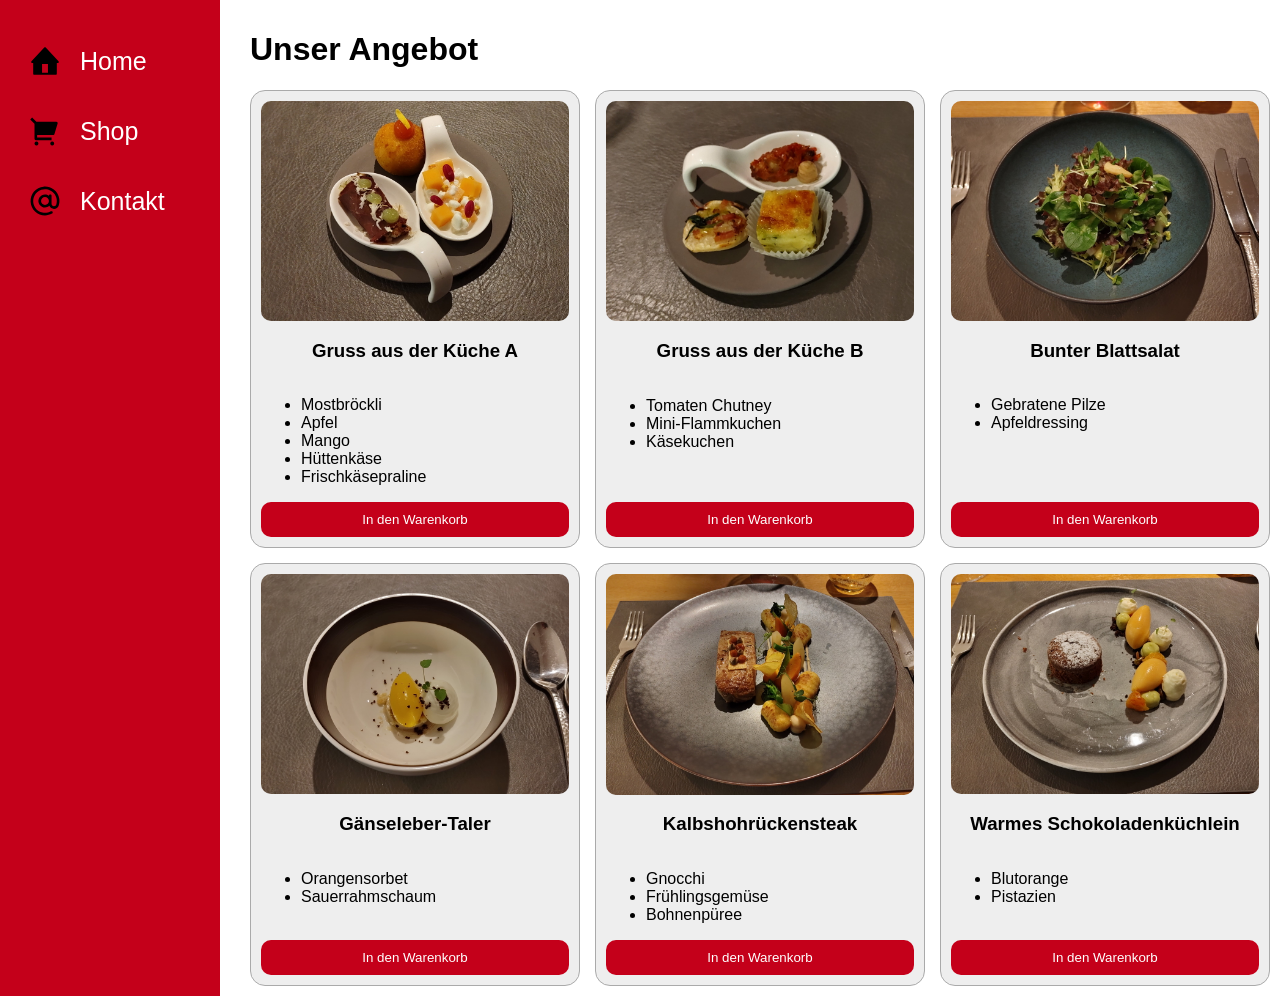
==== Übungen/09_Responsive/ShopSeite/shopSeite.html @ e68c70fb "alles" ====
<!DOCTYPE html>
<html lang="de">
 
<head>
    <link rel="stylesheet" href="shopSeite.css">
    <title>Simple WebShop</title>
</head>
 
<body>
    <div class="layout">
        <nav class="nav">
            <ul>
                <li><img src="home.svg"><span>Home</span></li>
                <li><img src="shop.svg"><span>Shop</span></li>
                <li><img src="contact.svg"><span>Kontakt</span></li>
            </ul>
        </nav>
 
        <main class="content">
            <h1>Unser Angebot</h1>
            <div class="artikel-liste">
                <div class="artikel">
                    <img src="gruss1.jpg">
                    <h3>Gruss aus der Küche A</h3>
                    <ul>
                        <li>Mostbröckli</li>
                        <li>Apfel</li>
                        <li>Mango</li>
                        <li>Hüttenkäse</li>
                        <li>Frischkäsepraline</li>
                    </ul>
                    <button>In den Warenkorb</button>
                </div>
 
                <div class="artikel">
                    <img src="gruss2.jpg">
                    <h3>Gruss aus der Küche B</h3>
                    <ul>
                        <li>Tomaten Chutney</li>
                        <li>Mini-Flammkuchen</li>
                        <li>Käsekuchen</li>
                    </ul>
                    <button>In den Warenkorb</button>
                </div>
 
                <div class="artikel">
                    <img src="salat.jpg">
                    <h3>Bunter Blattsalat</h3>
                    <ul>
                        <li>Gebratene Pilze</li>
                        <li>Apfeldressing</li>
                    </ul>
                    <button>In den Warenkorb</button>
                </div>
 
                <div class="artikel">
                    <img src="zwischen.jpg">
                    <h3>Gänseleber-Taler</h3>
                    <ul>
                        <li>Orangensorbet</li>
                        <li>Sauerrahmschaum</li>
                    </ul>
                    <button>In den Warenkorb</button>
                </div>
 
                <div class="artikel">
                    <img src="kalb.jpg">
                    <h3>Kalbshohrückensteak</h3>
                    <ul>
                        <li>Gnocchi</li>
                        <li>Frühlingsgemüse</li>
                        <li>Bohnenpüree</li>
                    </ul>
                    <button>In den Warenkorb</button>
                </div>
 
                <div class="artikel">
                    <img src="schoko.jpg">
                    <h3>Warmes Schokoladenküchlein</h3>
                    <ul>
                        <li>Blutorange</li>
                        <li>Pistazien</li>
                    </ul>
                    <button>In den Warenkorb</button>
                </div>
            </div>
        </main>
    </div>
</body>
</html>
---- Übungen/09_Responsive/ShopSeite/shopSeite.css ----
body {
    margin: 0;
    font-family: Arial, sans-serif;
}
 
.layout {
    display: grid;
    grid-template-columns: 220px 1fr;
    gap: 20px;
}
 
.nav {
    background: #c4001a;
    padding: 20px;
}
 
.nav ul {
    list-style: none;
    padding: 0;
}
 
.nav li {
    display: flex;
    align-items: center;
    margin-bottom: 20px;
    color: white;
}
 
.nav img {
    width: 50px;
    margin-right: 10px;
}
 
.nav span {
    font-size: 25px;
}
 
.content {
    padding: 10px;
}
 
.artikel-liste {
    display: grid;
    grid-template-columns: repeat(3, 1fr);
    gap: 15px;
}
 
.artikel {
    background: #eee;
    padding: 10px;
    border-radius: 15px;
    border: 1px solid #aaa;
 
    display: flex;
    flex-direction: column;
}
 
.artikel img {
    width: 100%;
    border-radius: 10px;
}
 
.artikel h3 {
    text-align: center;
}
 
.artikel button {
    width: 100%;
    padding: 10px;
    background: #c4001a;
    color: white;
    border: none;
    border-radius: 10px;
    margin-top: auto;
}
 
@media (max-width: 900px) {
    .artikel-liste {
        grid-template-columns: repeat(2, 1fr);
    }
}
 
@media (max-widht: 500px) {
    .artikel-liste {
        grid-template-columns: 1fr;
    }
 
    .nav span {
        display: none;
    }
}
 
@media (orientation: portrait){
    .layout{
        grid-template-columns: 1fr;
    }
 
    .nav{
        display: flex;
        justify-content: space-around;
    }
 
    .nav li{
        flex-direction: column;
        align-items: center;
    }
}
 
@media print{
    .nav{
        display: none;
    }
 
    .layout{
        grid-template-columns: 1fr;
    }
}
 
.artikel{
    break-inside: avoid;
}
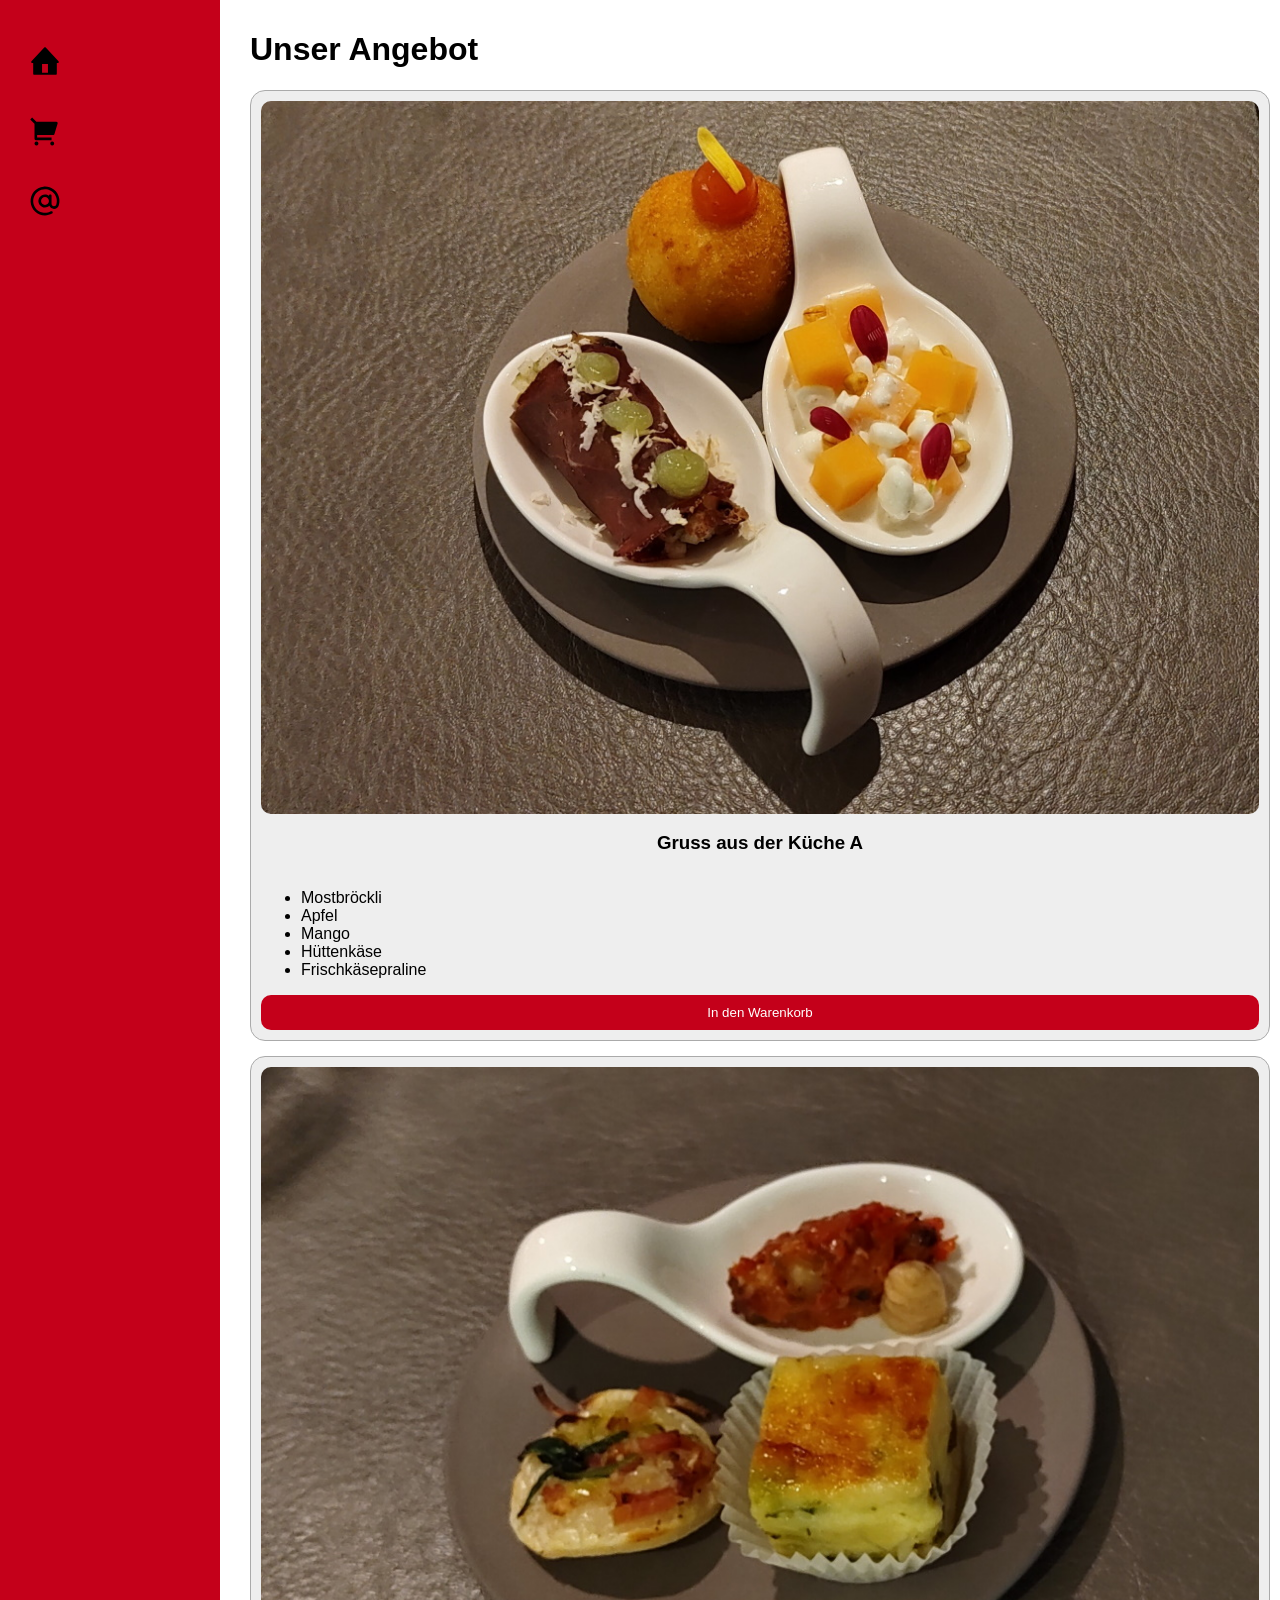
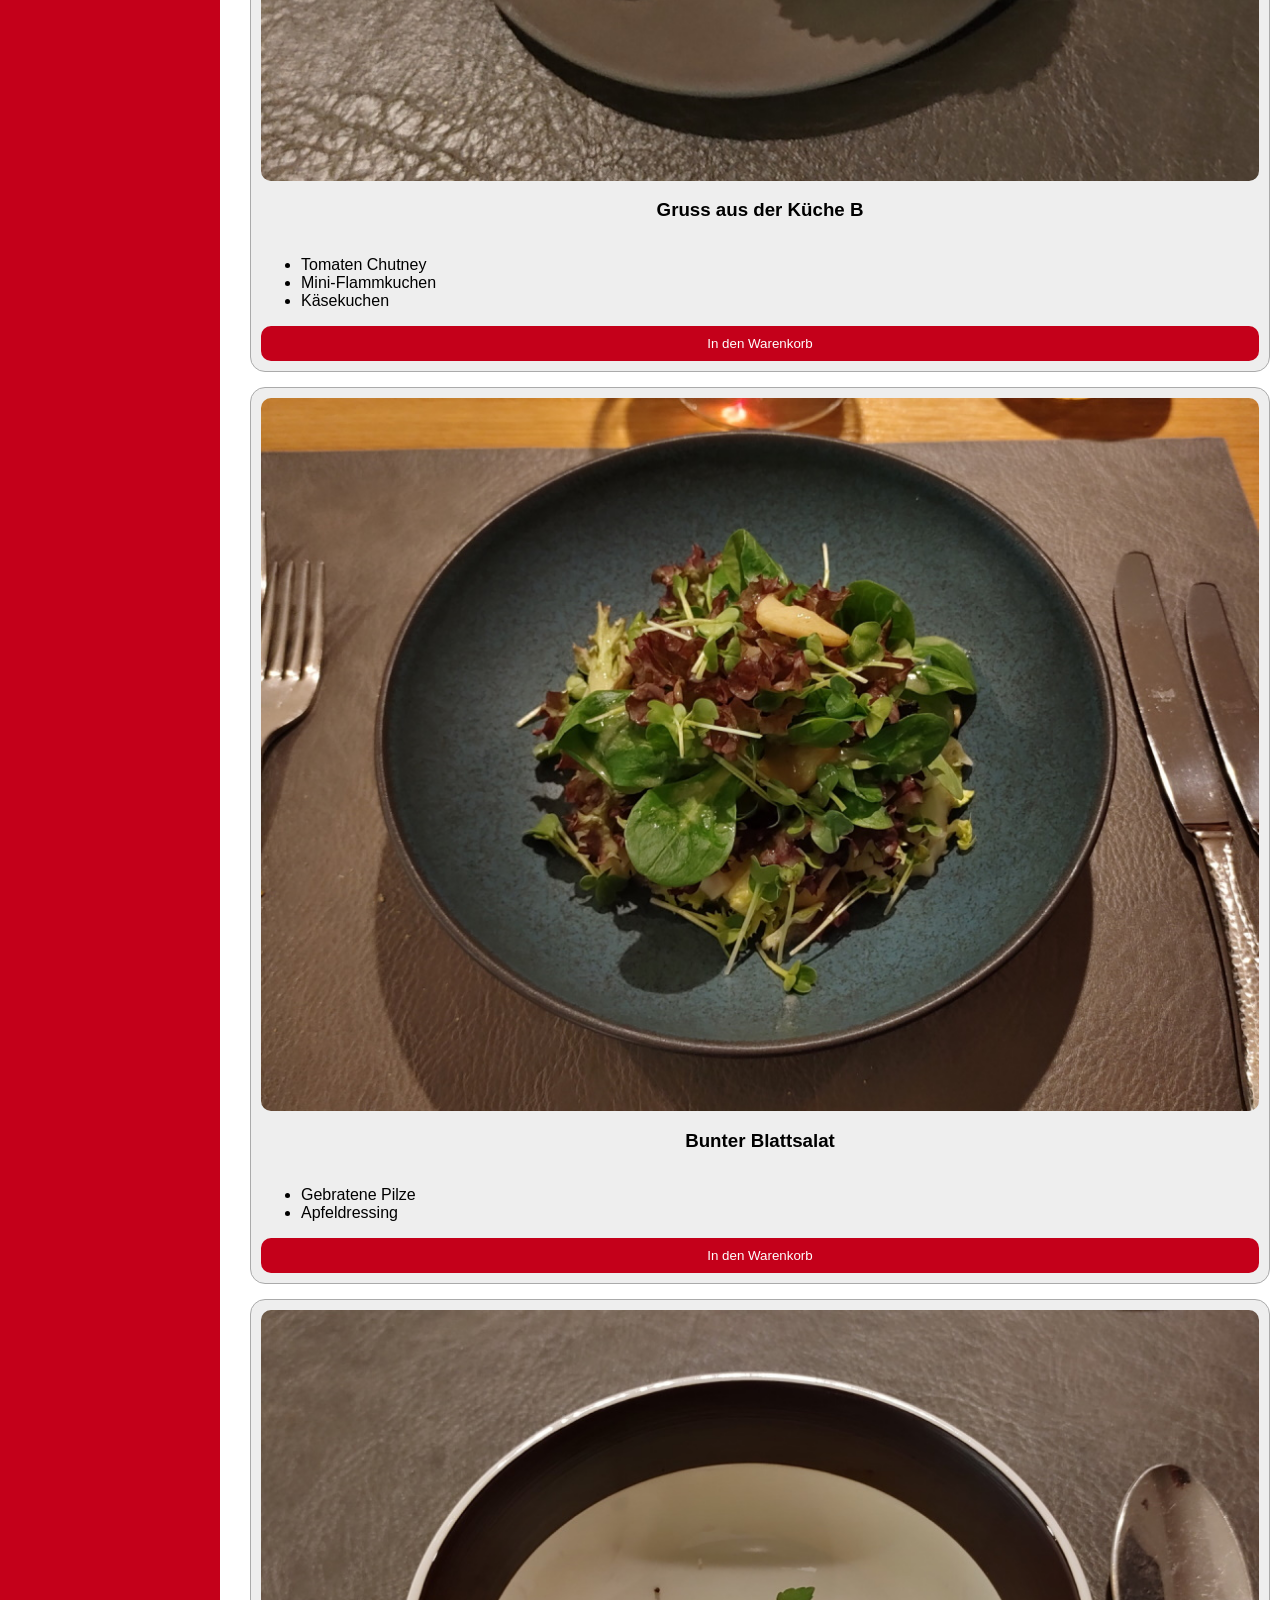
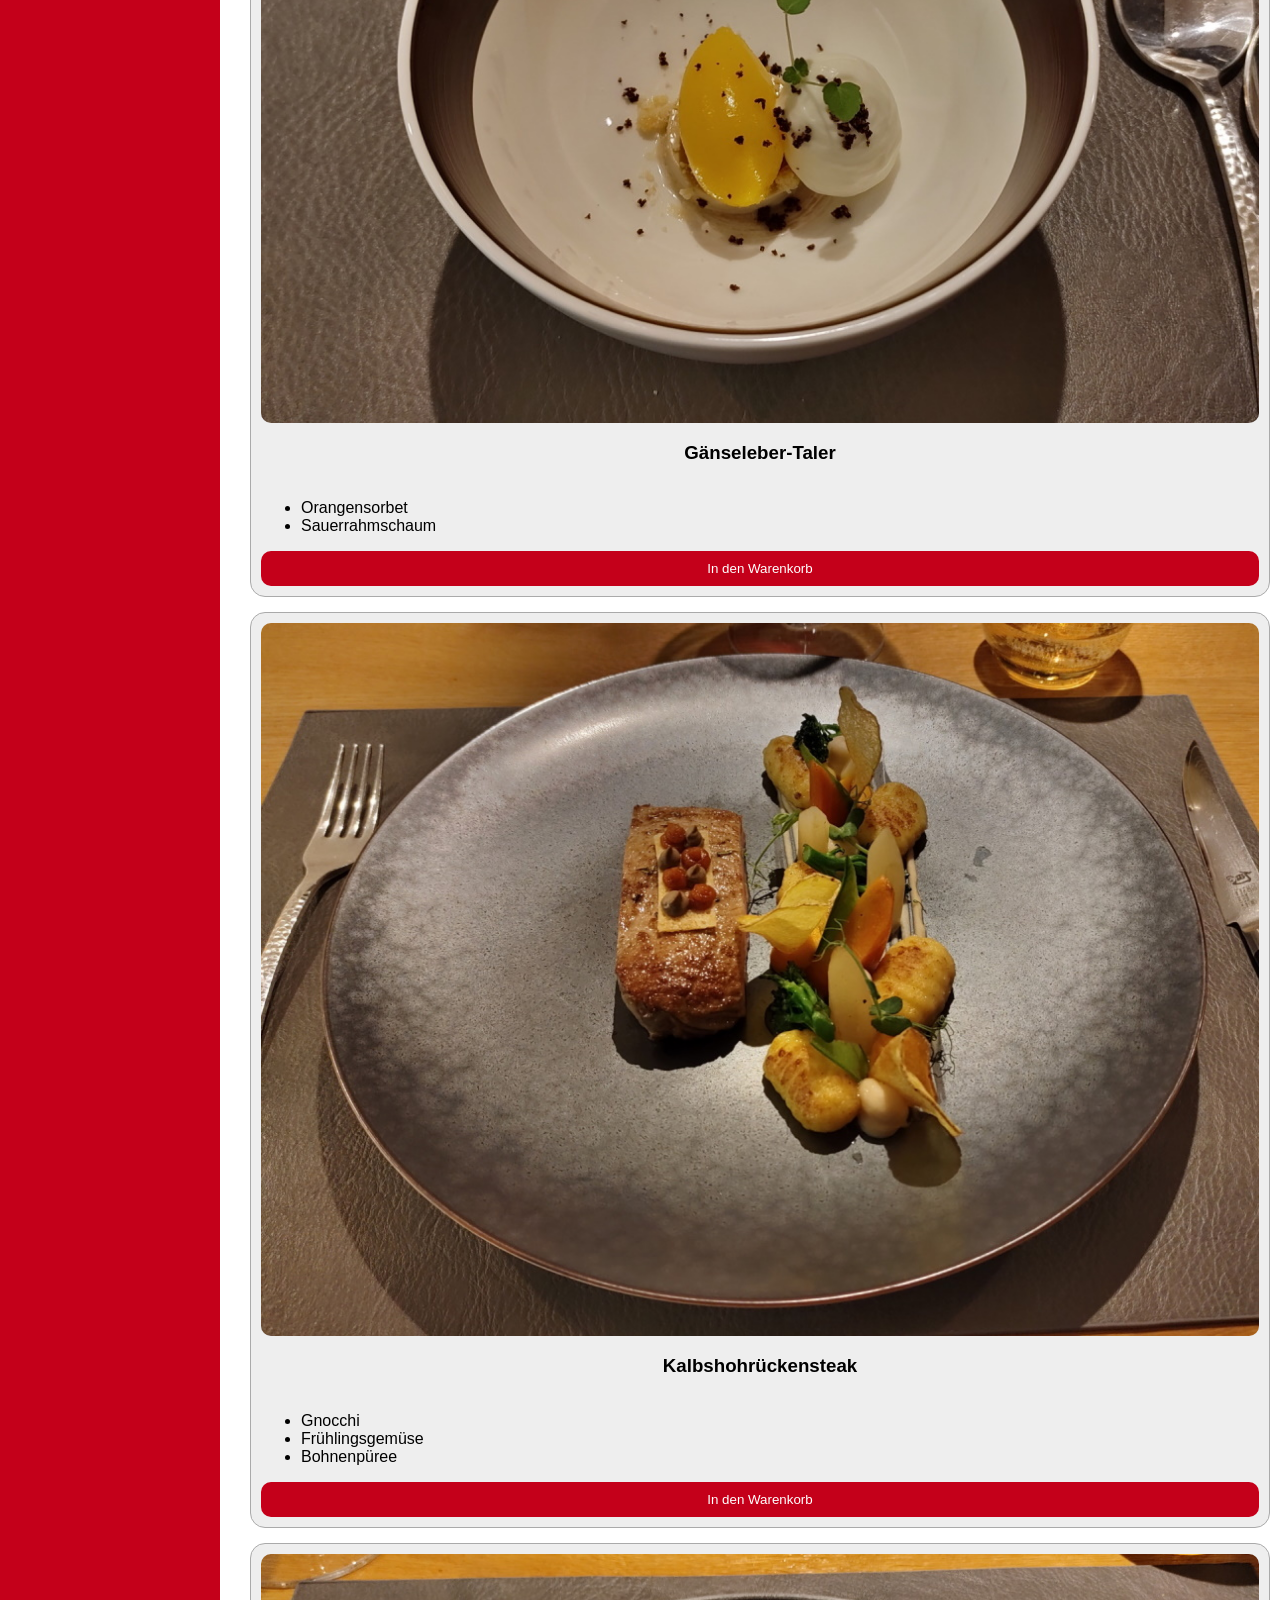
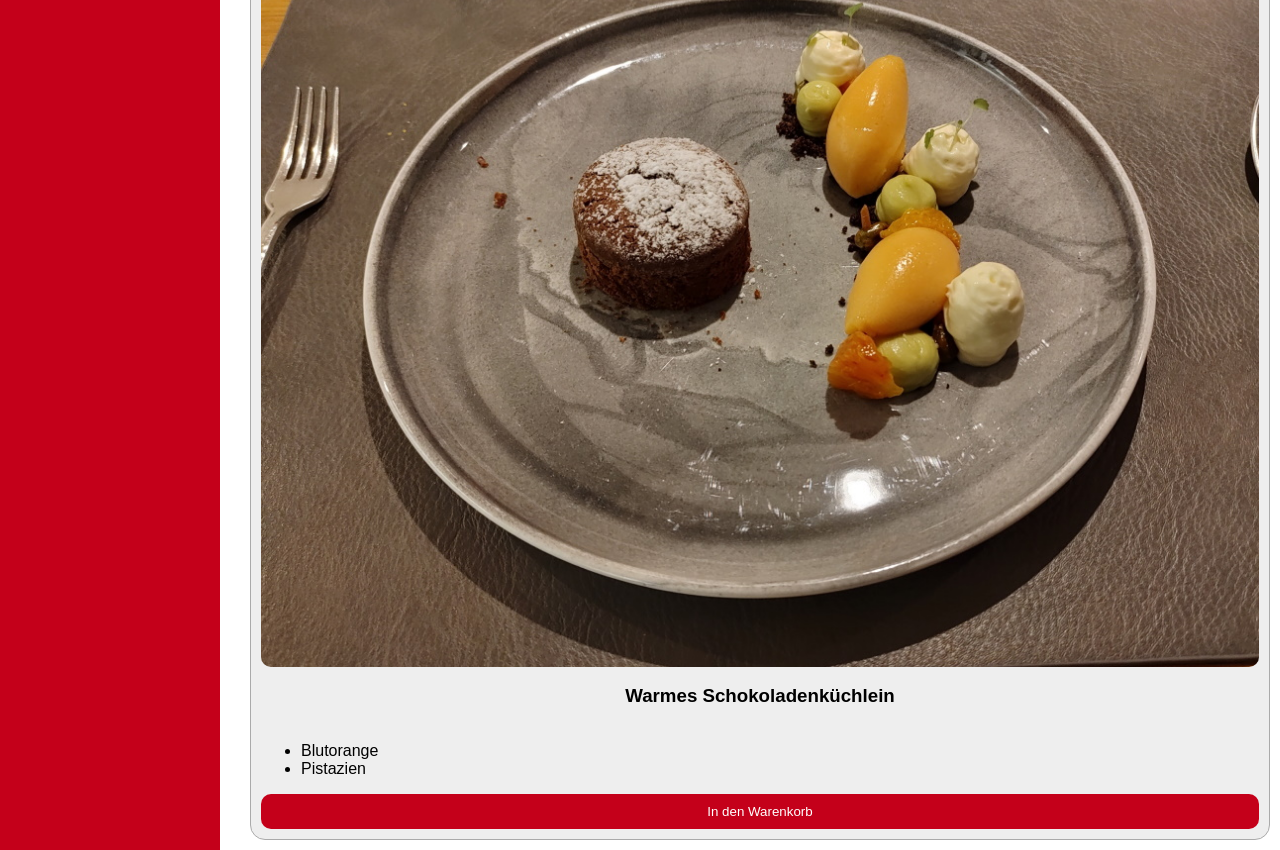
==== commit a2a0cabf: "hinzufügen vom HTML Projekt" ====
--- a/Übungen/09_Responsive/ShopSeite/shopSeite.html
+++ b/Übungen/09_Responsive/ShopSeite/shopSeite.html
@@ -3,7 +3,7 @@
  
 <head>
     <link rel="stylesheet" href="shopSeite.css">
-    <title>Simple WebShop</title>
+    <title>WebShop</title>
 </head>
  
 <body>
--- a/Übungen/09_Responsive/ShopSeite/shopSeite.css
+++ b/Übungen/09_Responsive/ShopSeite/shopSeite.css
@@ -80,9 +80,10 @@
     }
 }
  
-@media (max-widht: 500px) {
+@media (min-width: 500px) {
     .artikel-liste {
-        grid-template-columns: 1fr;
+        display: grid;
+        grid-template-columns: repeat(1, 1fr);
     }
  
     .nav span {
